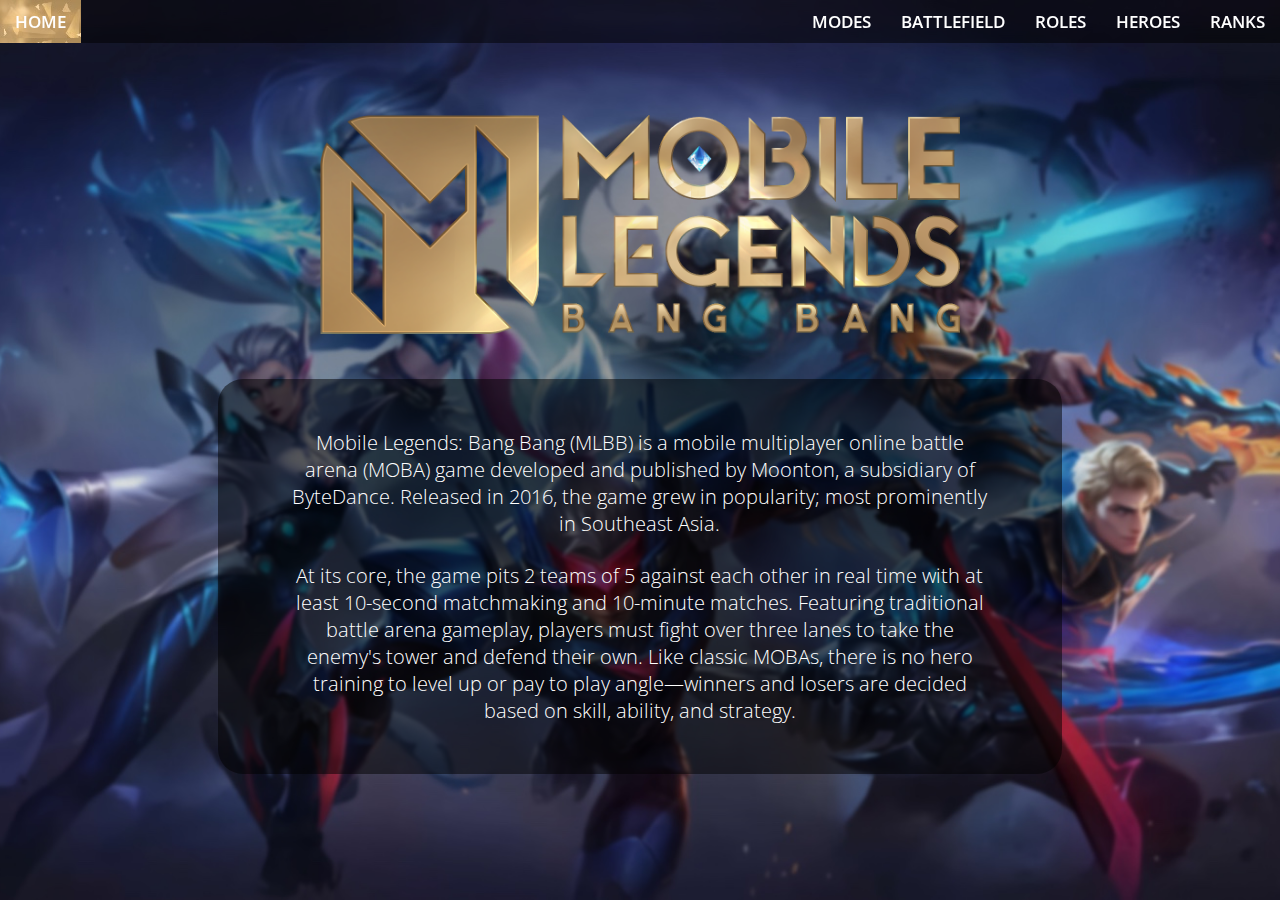
==== index.html @ 475e2847 "Add files via upload" ====
<!DOCTYPE html>
<html lang="en">
  <head>
    <meta charset="UTF-8" />
    <meta name="author" content="Mylana Herasymenko" />
    <meta name="description" content="Strona zaliczeniowa" />
    <meta name="keywords" content="MLBB, mobile legends, game" />
    <meta name="viewport" content="width=device-width, initial-scale=1.0" />

    <title>Home</title>
    <link rel="icon" type="image/x-icon" href="/images/favicon.png" />
    <link rel="stylesheet" href="/style_home.css" />
    <link rel="stylesheet" href="/style_general.css" />
    <link rel="preconnect" href="https://fonts.googleapis.com" />
    <link rel="preconnect" href="https://fonts.gstatic.com" crossorigin />
    <link
      href="https://fonts.googleapis.com/css2?family=Lobster&family=Open+Sans:wght@300;400;600&family=Playfair+Display:wght@400;700;900&family=Roboto:wght@100;300;400;700&display=swap"
      rel="stylesheet"
    />
  </head>
  <body>
    <nav class="navbar">
      <ul>
        <li id="home" class="active">
          <a href="/index.html">Home</a>
        </li>
        <li><a href="/ranks.html">Ranks</a></li>
        <li><a href="/heroes.html">Heroes</a></li>
        <li><a href="/roles.html">Roles</a></li>
        <li><a href="/battlefeild.html">Battlefield</a></li>
        <li><a href="/modes.html">Modes</a></li>
      </ul>
    </nav>
    <!-- navbar -->

    <div id="main">
      <img id="logo" src="/images/logo2.png" alt="MLBB logo" />
      <div id="text">
        <p id="para1">
          Mobile Legends: Bang Bang (MLBB) is a mobile multiplayer online battle
          arena (MOBA) game developed and published by Moonton, a subsidiary of
          ByteDance. Released in 2016, the game grew in popularity; most
          prominently in Southeast Asia.
        </p>
        <p>
          At its core, the game pits 2 teams of 5 against each other in real
          time with at least 10-second matchmaking and 10-minute matches.
          Featuring traditional battle arena gameplay, players must fight over
          three lanes to take the enemy's tower and defend their own. Like
          classic MOBAs, there is no hero training to level up or pay to play
          angle—winners and losers are decided based on skill, ability, and
          strategy.
        </p>
      </div>
      <!-- text -->
    </div>
    <!-- main -->
    <footer></footer>
  </body>
</html>
---- style_home.css ----
body {
  background-image: url("/images/bg3_v2.jpg");
  background-size: cover;
  background-repeat: no-repeat;
  background-position: center;
}

#main {
  width: 100%;
  /* margin: auto; */
  text-align: center;
}

#logo {
  width: 50%;
  /* margin: auto; */
  margin-top: 115px;
}

#text {
  width: 66%;
  margin: auto;
  background: rgba(0, 0, 0, 0.5);
  color: white;
  font-size: 20px;
  font-weight: 300;
  /* height: auto; */
  padding: 50px 0;
  margin-top: 40px;
  border-radius: 25px;
}

p {
  width: 83%;
  margin: auto;
}

#para1 {
  margin-bottom: 25px;
}

@media (max-width: 670px) {
  #text {
    width: 75%;
    font-size: 15px;
  }
}
---- style_general.css ----
body {
  width: 100%;
  margin: 0;
  background-color: black;
  background-size: cover;
  background-repeat: no-repeat;
  background-attachment: fixed;
  font-family: "Open Sans", sans-serif;
  overflow-x: hidden;
  color: white;
}

.navbar {
  background: rgba(0, 0, 0, 0.5);
  position: fixed;
  top: 0;
  left: 0px;
  width: 100%;
  height: auto;
  text-transform: uppercase;
  font-size: 17px;
  /* font-size: 2vw; */
  font-weight: 600;
  z-index: 5;
}

.navbar ul {
  list-style-type: none;
  margin: 0;
  padding: 0;
  /* overflow: hidden; */
  /* height: 42px; */
}
li {
  float: right;
}

#home {
  float: left;
}

.navbar a {
  display: block;
  color: white;
  text-align: center;
  padding: 10px 15px;
  text-decoration: none;
}

.navbar a:hover {
  background-image: url("/images/nav_bg.jpg");
  background-color: #b69361;
}

.navbar .active {
  background-image: url("/images/nav_bg_active.jpg");
  background-color: #b69361;
}

#battlefeild {
  position: relative;
  /* margin-left: -9px; */
  /* z-index: -5; */
  background-image: url("/images/battlefield.jpg");
  background-size: cover;
  width: 100%;
  height: 100%;
}

@media (max-width: 590px) {
  .navbar {
    font-size: 12px;
  }
}
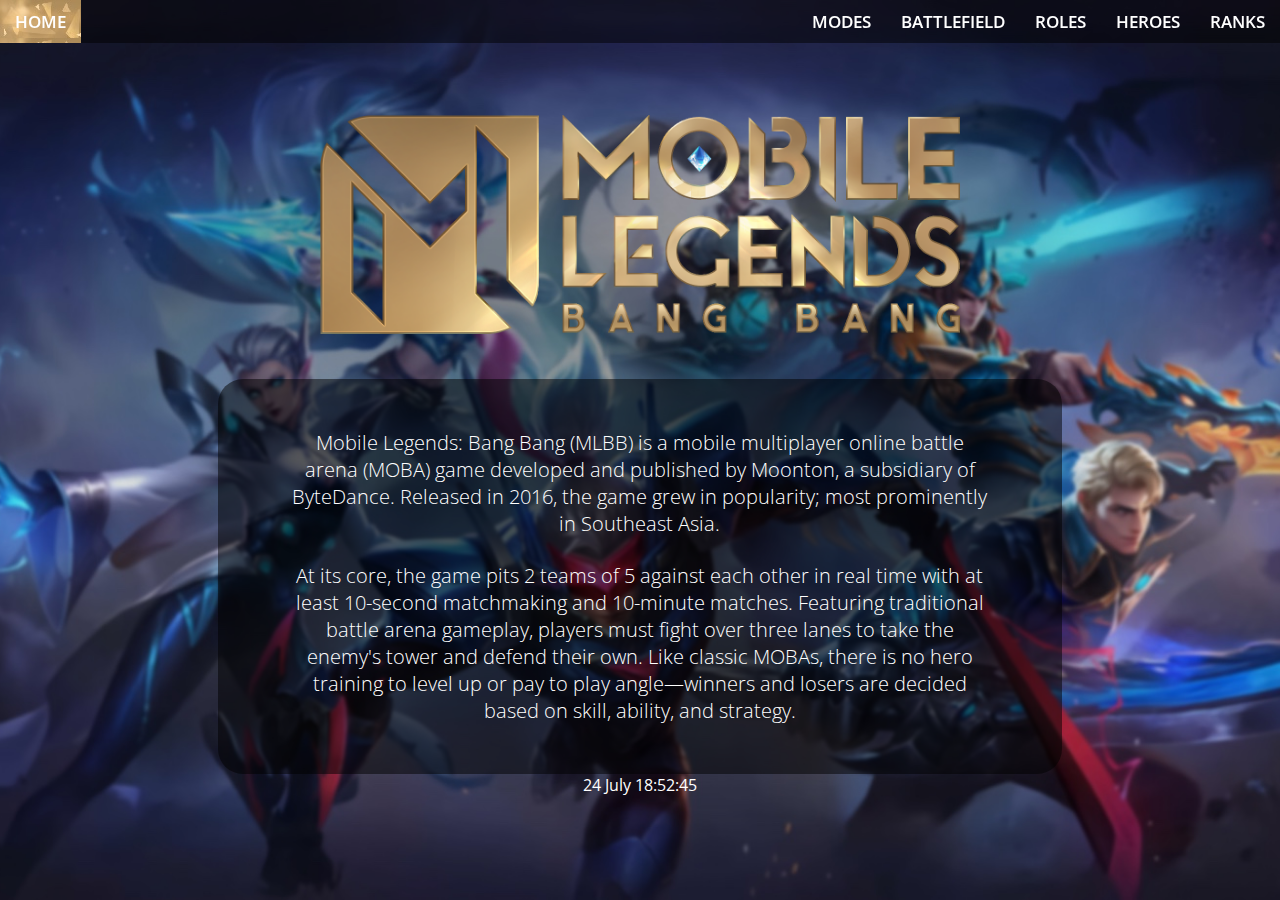
==== commit 79619fda: "Update index.html" ====
--- a/index.html
+++ b/index.html
@@ -8,9 +8,9 @@
     <meta name="viewport" content="width=device-width, initial-scale=1.0" />
 
     <title>Home</title>
-    <link rel="icon" type="image/x-icon" href="/images/favicon.png" />
-    <link rel="stylesheet" href="/style_home.css" />
-    <link rel="stylesheet" href="/style_general.css" />
+    <link rel="icon" type="image/x-icon" href="images/favicon.png" />
+    <link rel="stylesheet" href="style_home.css" />
+    <link rel="stylesheet" href="style_general.css" />
     <link rel="preconnect" href="https://fonts.googleapis.com" />
     <link rel="preconnect" href="https://fonts.gstatic.com" crossorigin />
     <link
@@ -22,19 +22,19 @@
     <nav class="navbar">
       <ul>
         <li id="home" class="active">
-          <a href="/index.html">Home</a>
+          <a href="./index.html">Home</a>
         </li>
-        <li><a href="/ranks.html">Ranks</a></li>
-        <li><a href="/heroes.html">Heroes</a></li>
-        <li><a href="/roles.html">Roles</a></li>
-        <li><a href="/battlefeild.html">Battlefield</a></li>
-        <li><a href="/modes.html">Modes</a></li>
+        <li><a href="./ranks.html">Ranks</a></li>
+        <li><a href="./heroes.html">Heroes</a></li>
+        <li><a href="./roles.html">Roles</a></li>
+        <li><a href="./battlefeild.html">Battlefield</a></li>
+        <li><a href="./modes.html">Modes</a></li>
       </ul>
     </nav>
     <!-- navbar -->
 
     <div id="main">
-      <img id="logo" src="/images/logo2.png" alt="MLBB logo" />
+      <img id="logo" src="images/logo2.png" alt="MLBB logo" />
       <div id="text">
         <p id="para1">
           Mobile Legends: Bang Bang (MLBB) is a mobile multiplayer online battle
@@ -53,6 +53,49 @@
         </p>
       </div>
       <!-- text -->
+      <p id="dynamicDate"></p>
+      <script>
+        function getFormattedDate() {
+          const months = [
+            "January",
+            "February",
+            "March",
+            "April",
+            "May",
+            "June",
+            "July",
+            "August",
+            "September",
+            "October",
+            "November",
+            "December",
+          ];
+
+          const now = new Date();
+          const day = now.getDate();
+          const month = months[now.getMonth()];
+          const hours = now.getHours().toString().padStart(2, "0");
+          const minutes = now.getMinutes().toString().padStart(2, "0");
+          const seconds = now.getSeconds().toString().padStart(2, "0");
+
+          const formattedDate = `${day} ${month} ${hours}:${minutes}:${seconds}`;
+          return formattedDate;
+        }
+
+        // Example usage: Update the element with id="dynamicDate" every second
+        function updateDynamicDate() {
+          const dynamicDateElement = document.getElementById("dynamicDate");
+          if (dynamicDateElement) {
+            dynamicDateElement.textContent = getFormattedDate();
+          }
+        }
+
+        // Initial update
+        updateDynamicDate();
+
+        // Update the dynamic date every second
+        setInterval(updateDynamicDate, 1000);
+      </script>
     </div>
     <!-- main -->
     <footer></footer>
--- a/style_home.css
+++ b/style_home.css
@@ -1,5 +1,5 @@
 body {
-  background-image: url("/images/bg3_v2.jpg");
+  background-image: url("images/bg3_v2.jpg");
   background-size: cover;
   background-repeat: no-repeat;
   background-position: center;
--- a/style_general.css
+++ b/style_general.css
@@ -48,12 +48,12 @@
 }
 
 .navbar a:hover {
-  background-image: url("/images/nav_bg.jpg");
+  background-image: url("images/nav_bg.jpg");
   background-color: #b69361;
 }
 
 .navbar .active {
-  background-image: url("/images/nav_bg_active.jpg");
+  background-image: url("images/nav_bg_active.jpg");
   background-color: #b69361;
 }
 
@@ -61,7 +61,7 @@
   position: relative;
   /* margin-left: -9px; */
   /* z-index: -5; */
-  background-image: url("/images/battlefield.jpg");
+  background-image: url("images/battlefield.jpg");
   background-size: cover;
   width: 100%;
   height: 100%;
